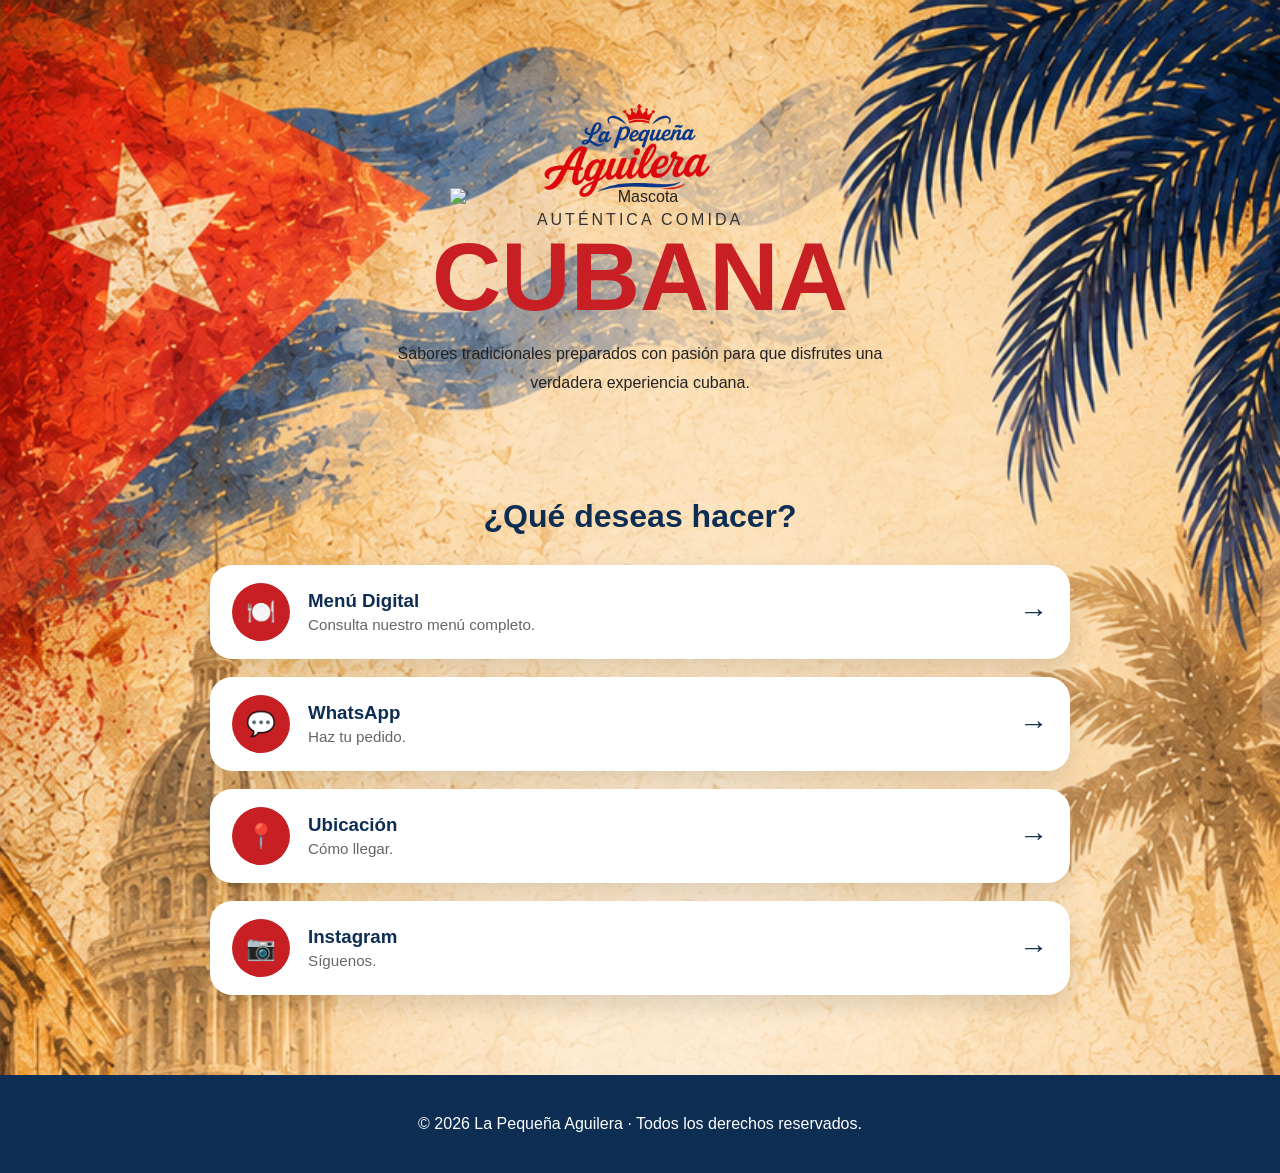
==== index.html @ 3e0ba1fa "Primer commit" ====
<!DOCTYPE html>
<html lang="es">

<head>
    <meta charset="UTF-8">
    <meta name="viewport" content="width=device-width, initial-scale=1.0">

  <title>La Pequeña Aguilera | Auténtica Comida Cubana</title>

<link rel="stylesheet" href="css/style.css">

<link rel="stylesheet"
href="https://cdnjs.cloudflare.com/ajax/libs/font-awesome/6.7.2/css/all.min.css">

<link rel="preconnect" href="https://fonts.googleapis.com">

</head>

<body>

    <!-- HERO -->

<section class="hero">

    <img src="assets/images/logo.png" alt="Logo" class="logo">

    <img src="assets/images/mascota.png" alt="Mascota" class="mascota">

    <div class="hero-text">

        <span class="subtitulo">
            AUTÉNTICA COMIDA
        </span>

        <h1>CUBANA</h1>

        <p class="descripcion">
            Sabores tradicionales preparados con pasión para que disfrutes una verdadera experiencia cubana.
        </p>


    </div>

</section>

    <!-- MENÚ -->

<section class="acceso-rapido">

    <h2>¿Qué deseas hacer?</h2>

    <div class="acciones">

        <a href="menu.html" class="accion-card">

            <div class="icono-card">
                🍽️
            </div>

            <div class="texto-card">
                <h3>Menú Digital</h3>
                <p>Consulta nuestro menú completo.</p>
            </div>

            <div class="flecha">
                →
            </div>

        </a>

        <a href="https://wa.me/TUNUMERO" class="accion-card">

            <div class="icono-card">
                💬
            </div>

            <div class="texto-card">
                <h3>WhatsApp</h3>
                <p>Haz tu pedido.</p>
            </div>

            <div class="flecha">
                →
            </div>

        </a>

        <a href="#" class="accion-card">

            <div class="icono-card">
                📍
            </div>

            <div class="texto-card">
                <h3>Ubicación</h3>
                <p>Cómo llegar.</p>
            </div>

            <div class="flecha">
                →
            </div>

        </a>

        <a href="#" class="accion-card">

            <div class="icono-card">
                📷
            </div>

            <div class="texto-card">
                <h3>Instagram</h3>
                <p>Síguenos.</p>
            </div>

            <div class="flecha">
                →
            </div>

        </a>

    </div>

</section>


    <!-- FOOTER -->

    <footer>

        <p>
            © 2026 La Pequeña Aguilera · Todos los derechos reservados.
        </p>

    </footer>

    <script src="js/script.js"></script>

</body>

</html>
---- css/style.css ----
/* ==========================
   RESET
========================== */

*{
    margin:0;
    padding:0;
    box-sizing:border-box;
}

html{
    scroll-behavior:smooth;
}

body{
    font-family:'Poppins',sans-serif;
    color:#222;

    background:url("../assets/bg/fondo-hero.png") center top no-repeat;
    background-size:cover;
    background-attachment:scroll;
}


/* ==========================
   HERO
========================== */

.hero{
    min-height:auto;

    display:flex;
    flex-direction:column;
    justify-content:center;
    align-items:center;

    text-align:center;

    padding:30px 20px 10px;
}

.logo{

    width:330px;

    max-width:95%;

    margin-bottom:15px;

}

.mascota{

    width:300px;

    max-width:90%;

    margin-top:-70px;

    margin-bottom:5px;

}

.subtitulo{

    font-size:1rem;

    letter-spacing:3px;

    color:#333;

    margin-bottom:10px;

}

h1{

    font-size:3rem;

    font-weight:800;

    color:#c81f25;

    line-height:1;

}

.descripcion{

    max-width:340px;

    margin-top:15px;

    margin-bottom:10px;

    font-size:1rem;

    line-height:1.8;

}

/* ==========================
   CONTACTO
========================== */

.contact-links{

    display:flex;

    flex-direction:column;

    gap:18px;

}

.contact-links a{

    text-decoration:none;

    color:#003b7a;

    font-size:1.1rem;

    font-weight:700;

}


/* ==========================
   FOOTER
========================== */

footer{

    text-align:center;

    padding:40px 20px;

    color:white;

    background:#0d2d52;

    margin-top:60px;

}


/* ==========================
   TABLET
========================== */

@media(min-width:768px){

.logo{

    width:230px;

}

.mascota{

    width:330px;

}

h1{

    font-size:5rem;

}

.descripcion{

    max-width:550px;

}

.about,
.menu-preview,
.contacto{

    padding:50px;

}

}


/* ==========================
   DESKTOP
========================== */

@media(min-width:1200px){

.hero{

    padding:70px;

}

.logo{

    width:260px;

}

.mascota{

    width:380px;

}

h1{

    font-size:6rem;

}

}
/* ==========================
   ACCESO RÁPIDO
========================== */

.acceso-rapido{

    max-width:900px;
    margin:0 auto 40px;
    padding:20px;

}

.acceso-rapido h2{

    text-align:center;
    font-size:2rem;
    color:#0d2d52;
    margin-bottom:30px;

}

.acciones{

    display:flex;
    flex-direction:column;
    gap:18px;

}

.accion-card{

    display:flex;
    align-items:center;
    justify-content:space-between;

    background:#fff;

    border-radius:22px;

    padding:18px 22px;

    text-decoration:none;

    color:#222;

    box-shadow:0 10px 25px rgba(0,0,0,.12);

}

.icono-card{

    width:58px;
    height:58px;

    background:#c81f25;

    color:#fff;

    border-radius:50%;

    display:flex;
    justify-content:center;
    align-items:center;

    font-size:1.5rem;

    flex-shrink:0;

}

.texto-card{

    flex:1;

    margin-left:18px;

}

.texto-card h3{

    color:#0d2d52;

    margin-bottom:4px;

}

.texto-card p{

    color:#666;

    font-size:.95rem;

}

.flecha{

    font-size:1.8rem;

    color:#0d2d52;

}
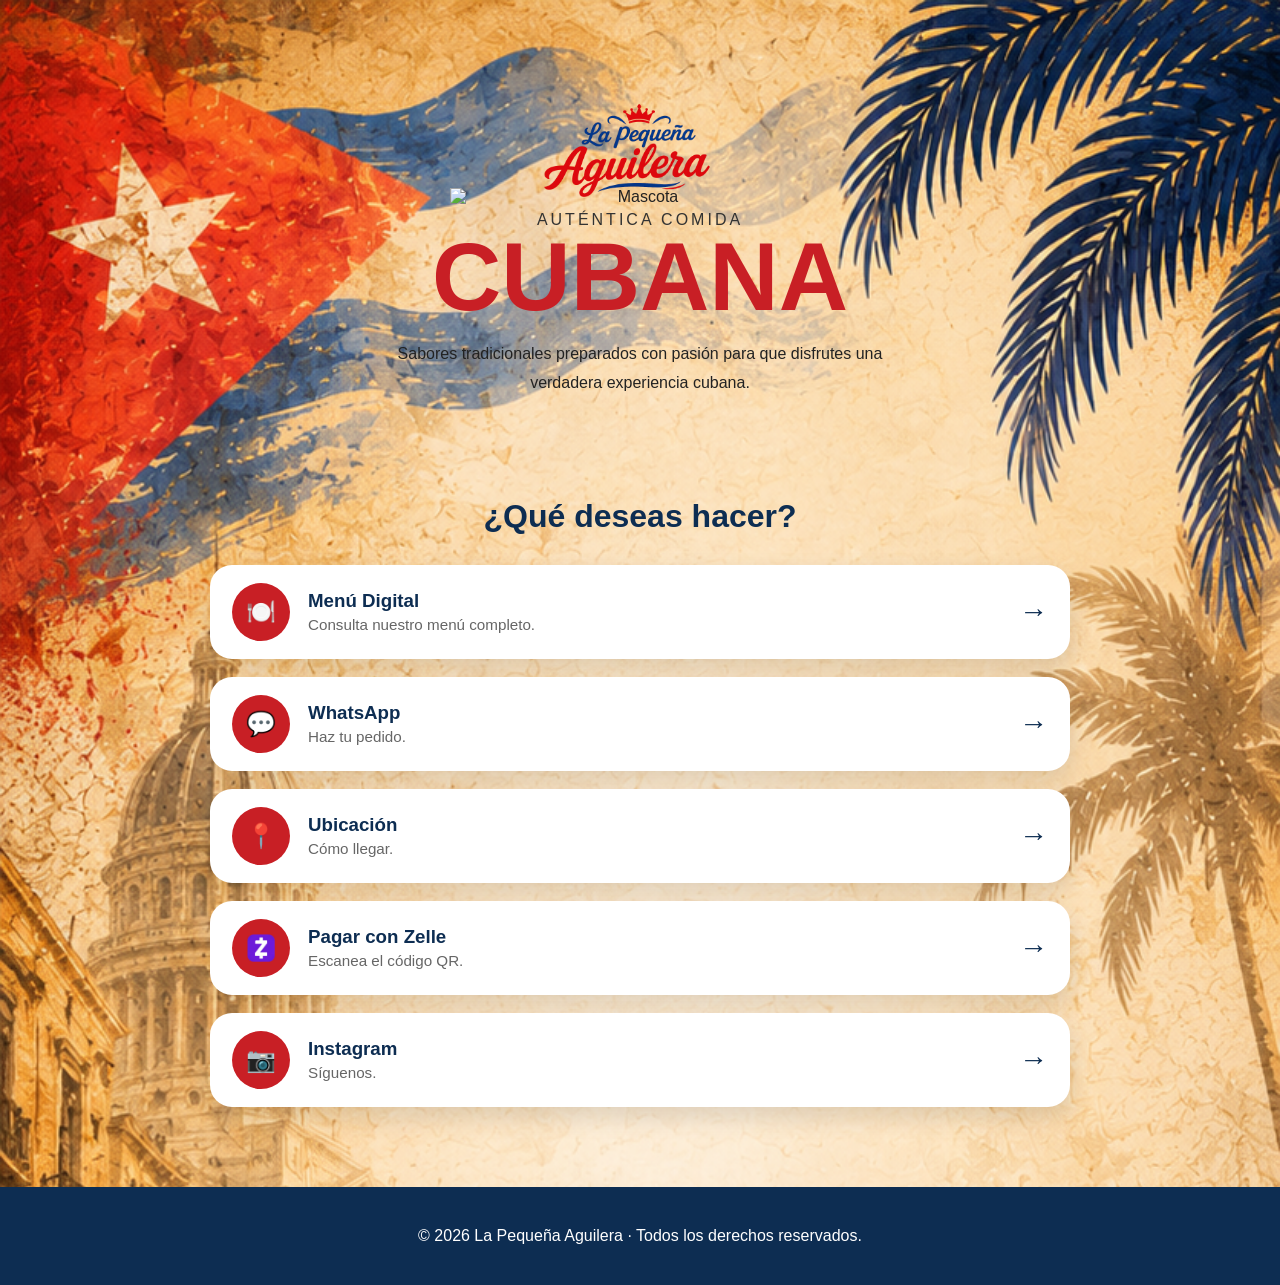
==== commit 3d31e3d7: "Agregar página de pago con Zelle" ====
--- a/index.html
+++ b/index.html
@@ -68,58 +68,82 @@
 
         </a>
 
-        <a href="https://wa.me/TUNUMERO" class="accion-card">
+        <a href=https://wa.link/loio6g
+   target="_blank"
+   rel="noopener noreferrer"
+   class="accion-card">
 
-            <div class="icono-card">
-                💬
-            </div>
+    <div class="icono-card">
+        💬
+    </div>
 
-            <div class="texto-card">
-                <h3>WhatsApp</h3>
-                <p>Haz tu pedido.</p>
-            </div>
+    <div class="texto-card">
+        <h3>WhatsApp</h3>
+        <p>Haz tu pedido.</p>
+    </div>
 
-            <div class="flecha">
-                →
-            </div>
+    <div class="flecha">
+        →
+    </div>
+
+</a>
 
         </a>
 
-        <a href="#" class="accion-card">
+        <a href="https://maps.app.goo.gl/X7XdzY4qiFsebFcw5"
+   target="_blank"
+   rel="noopener noreferrer"
+   class="accion-card">
 
-            <div class="icono-card">
-                📍
-            </div>
+    <div class="icono-card">
+        📍
+    </div>
 
-            <div class="texto-card">
-                <h3>Ubicación</h3>
-                <p>Cómo llegar.</p>
-            </div>
+    <div class="texto-card">
+        <h3>Ubicación</h3>
+        <p>Cómo llegar.</p>
+    </div>
 
-            <div class="flecha">
-                →
-            </div>
+    <div class="flecha">
+        →
+    </div>
+
+ <a href="zelle.html" class="accion-card">
+
+    <div class="icono-card">
+        <img src="assets/images/zelle.png" alt="Zelle">
+    </div>
+
+    <div class="texto-card">
+        <h3>Pagar con Zelle</h3>
+        <p>Escanea el código QR.</p>
+    </div>
+
+    <div class="flecha">
+        →
+    </div>
+
+</a>
+</a>
 
         </a>
 
-        <a href="#" class="accion-card">
+        <a href="https://www.instagram.com/pequeaguilerafood/" target="_blank" class="accion-card">
 
-            <div class="icono-card">
-                📷
-            </div>
+    <div class="icono-card">
+        📷
+    </div>
 
-            <div class="texto-card">
-                <h3>Instagram</h3>
-                <p>Síguenos.</p>
-            </div>
+    <div class="texto-card">
+        <h3>Instagram</h3>
+        <p>Síguenos.</p>
+    </div>
 
-            <div class="flecha">
-                →
-            </div>
+    <div class="flecha">
+        →
+    </div>
 
-        </a>
-
-    </div>
+</a>
 
 </section>
 
--- a/css/style.css
+++ b/css/style.css
@@ -287,6 +287,12 @@
 
 }
 
+.icono-card img{
+    width:28px;
+    height:28px;
+    object-fit:contain;
+}
+
 .texto-card{
 
     flex:1;
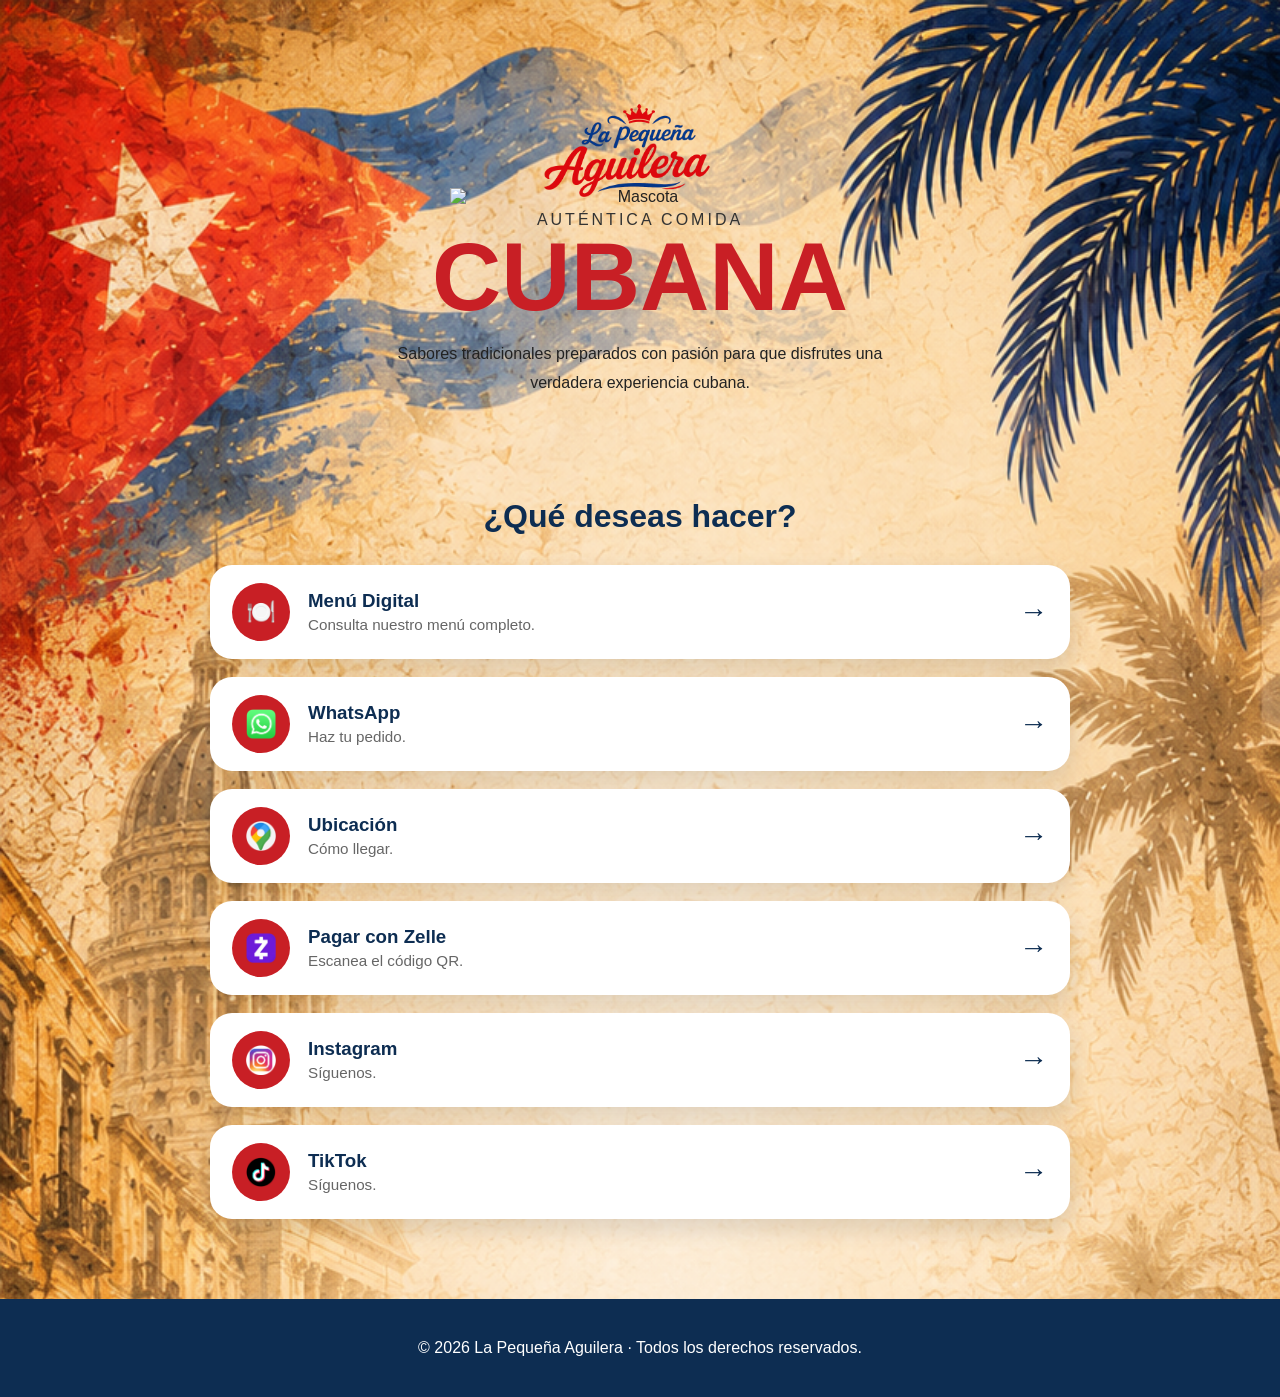
==== commit 79a63490: "Descripción del cambio" ====
--- a/index.html
+++ b/index.html
@@ -74,8 +74,8 @@
    class="accion-card">
 
     <div class="icono-card">
-        💬
-    </div>
+    <img src="assets/images/whatsapp.png" alt="WhatsApp">
+</div>
 
     <div class="texto-card">
         <h3>WhatsApp</h3>
@@ -95,9 +95,9 @@
    rel="noopener noreferrer"
    class="accion-card">
 
-    <div class="icono-card">
-        📍
-    </div>
+   <div class="icono-card">
+    <img src="assets/images/ubicacion.png" alt="ubicación">
+</div>
 
     <div class="texto-card">
         <h3>Ubicación</h3>
@@ -131,11 +131,31 @@
         <a href="https://www.instagram.com/pequeaguilerafood/" target="_blank" class="accion-card">
 
     <div class="icono-card">
-        📷
+    <img src="assets/images/instagram.png" alt="Instagram">
+</div>
+
+    <div class="texto-card">
+        <h3>Instagram</h3>
+        <p>Síguenos.</p>
+    </div>
+
+    <div class="flecha">
+        →
+    </div>
+
+</a>
+
+<a href="https://www.tiktok.com/@pequeaguilerafood?_r=1&_t=ZT-98JIdTOM0L7"
+   target="_blank"
+   rel="noopener noreferrer"
+   class="accion-card">
+
+    <div class="icono-card">
+        <img src="assets/images/tiktok.png" alt="TikTok">
     </div>
 
     <div class="texto-card">
-        <h3>Instagram</h3>
+        <h3>TikTok</h3>
         <p>Síguenos.</p>
     </div>
 
--- a/css/style.css
+++ b/css/style.css
@@ -288,9 +288,10 @@
 }
 
 .icono-card img{
-    width:28px;
-    height:28px;
+    width:30px;
+    height:30px;
     object-fit:contain;
+    display:block;
 }
 
 .texto-card{
